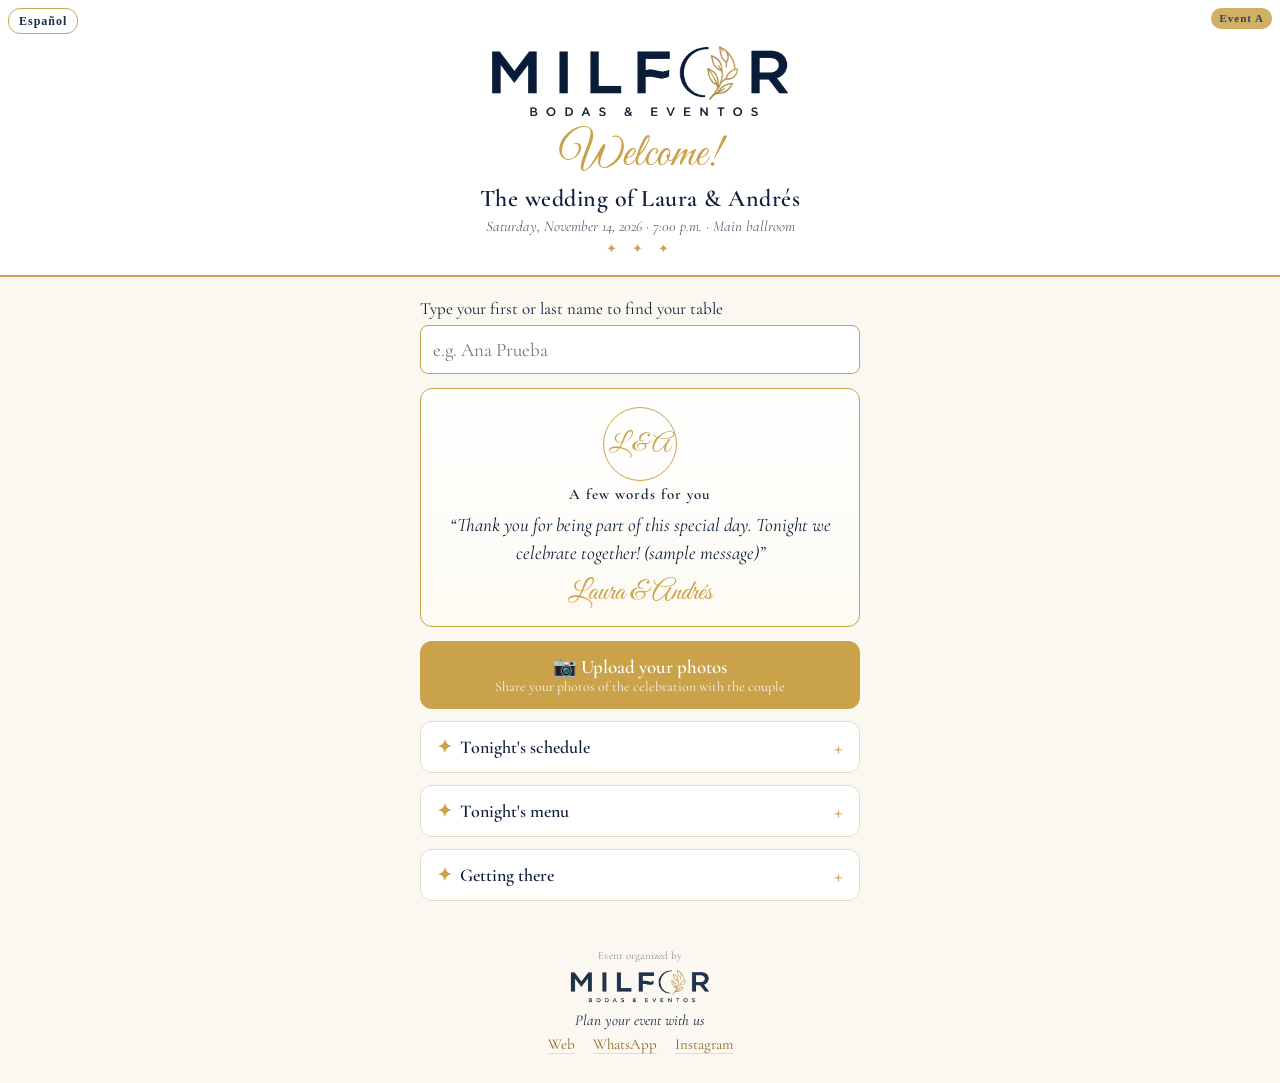
==== a/index.html @ 742e88e5 "Actualizar evento(s): raiz, a, b, c" ====
<!DOCTYPE html><html lang="es"><head><meta charset="utf-8"><meta name="robots" content="noindex,nofollow"><meta name="viewport" content="width=device-width,initial-scale=1">
<title>Milfor · Encuentra tu mesa</title>
<link rel="preconnect" href="https://fonts.googleapis.com"><link rel="preconnect" href="https://fonts.gstatic.com" crossorigin>
<link href="https://fonts.googleapis.com/css2?family=Great+Vibes&family=Cormorant+Garamond:ital,wght@0,400;0,600;1,400&display=swap" rel="stylesheet">
<link rel="stylesheet" href="../estilo.css?v=4">
</head><body>
<button id="lang" class="lang" type="button">English</button><div id="ev"></div>
<header><img class="logo" src="../logo.png" alt="Milfor Bodas &amp; Eventos"><p class="bien" id="b"></p><h1 id="t"></h1><div class="f" id="d"></div><div class="orn">✦ ✦ ✦</div></header>
<main><section id="buscar"><label for="q" id="lq">Escribe tu nombre o apellido para encontrar tu mesa</label>
<input id="q" autocomplete="off" placeholder="Ej.: Ana Prueba"><div id="r"></div></section>
<div id="extra"></div></main>
<footer id="pie"></footer>
<script src="../milfor.js?v=4"></script>
<script src="config.js?v=4"></script>
<script src="../app.js?v=4"></script></body></html>
---- estilo.css ----
:root{--g:#c9a24a;--n:#0f1f3d;--iv:#fbf8f1}*{box-sizing:border-box}body{margin:0;font-family:"Cormorant Garamond",Georgia,serif;background:var(--iv);color:var(--n);font-size:18px}
header{background:#fff;text-align:center;padding:44px 16px 18px;border-bottom:2px solid var(--g)}
.logo{width:min(78%,300px);height:auto;display:block;margin:0 auto 12px}
.bien{font-family:"Great Vibes",cursive;font-size:46px;color:var(--g);margin:4px 0 0;line-height:1.1}
h1{font-size:24px;font-weight:600;margin:4px 0 4px;letter-spacing:.5px}.f{font-size:15px;color:#5a6478;font-style:italic}
.orn{color:var(--g);letter-spacing:6px;font-size:13px;margin-top:6px}
main{max-width:480px;margin:auto;padding:20px}label{font-size:17px;color:var(--n)}
input{width:100%;font-size:19px;padding:12px;border:1px solid var(--g);border-radius:8px;margin-top:6px;font-family:inherit;background:#fff;color:var(--n)}
button.op{display:block;width:100%;text-align:left;padding:12px;margin:6px 0;border:1px solid #e5dcc6;background:#fff;border-radius:8px;font-size:17px;font-family:inherit;color:var(--n)}
.card{border:1px solid var(--g);background:#fff;border-radius:12px;padding:16px;text-align:center;margin-top:14px}
.num{font-size:68px;color:var(--g);line-height:1.15;font-weight:600;font-family:Georgia,"Times New Roman",serif;font-weight:normal;margin-bottom:4px}.msg{color:#5a6478;font-size:16px;margin-top:10px}
svg{width:100%;margin-top:12px;border:1px solid #eee;border-radius:8px}
.lug{display:flex;gap:10px;margin-top:10px}.box{flex:1;border:1px solid #e5dcc6;border-radius:10px;padding:6px 4px 2px;background:var(--iv)}
.box small{display:block;font-size:13px;letter-spacing:2px;color:#5a6478}.box .num{font-size:54px;margin:0}.box.pu{background:var(--n)}.box.solo{flex:0 1 200px;margin:0 auto}.box.pu small{color:#e8d9b0}
.tn{font-size:20px;font-weight:600;margin-top:8px}.sub{margin-top:16px;font-size:15px;letter-spacing:1px;color:var(--n);font-weight:600}
svg.cerca{max-width:340px;display:block;margin:10px auto 0;border-color:#e5dcc6}
.msg.sug{color:#8a6a24;font-size:19px;font-style:italic}.pista{font-size:14px;color:#8a6a24;font-style:italic}.grupo{margin-top:16px;text-align:left}.grupo .sub{text-align:center}button.miembro{display:flex;justify-content:space-between;gap:8px;width:100%;padding:10px 12px;margin:6px 0;border:1px solid #e5dcc6;background:var(--iv);border-radius:8px;font-size:16px;font-family:inherit;color:var(--n);text-align:left}button.miembro b{white-space:nowrap;color:#8a6a24}button.miembro i{font-size:14px;color:#5a6478}button.miembro.yo{border-color:var(--g);background:#fff;box-shadow:0 0 0 1px var(--g)}

/* barra superior: idioma y letra del evento */
.lang{position:fixed;top:8px;left:8px;z-index:9;font:600 12px/1 Georgia,serif;letter-spacing:1px;color:var(--n);background:#fff;border:1px solid var(--g);border-radius:12px;padding:6px 10px;opacity:.95}
#ev{display:none;position:fixed;top:8px;right:8px;font:600 11px/1 Georgia,serif;letter-spacing:1px;color:var(--n);background:var(--g);border-radius:10px;padding:5px 8px;opacity:.85;z-index:9}
/* mensaje de los novios */
.card.nov{background:linear-gradient(#fff,#fdfaf3)}.mono{width:74px;height:74px;border-radius:50%;margin:2px auto 4px;border:1.5px solid var(--g);color:var(--g);font:26px/72px "Great Vibes",cursive}
.foto{width:120px;height:120px;border-radius:50%;object-fit:cover;border:3px solid var(--g);display:block;margin:0 auto 6px}
.carta{font-style:italic;font-size:19px;line-height:1.45;margin:8px 4px}.firma{font-family:"Great Vibes",cursive;font-size:28px;color:var(--g)}
.nov .sub{margin-top:4px}
/* secciones plegables */
details.sec{background:#fff;border:1px solid #e5dcc6;border-radius:12px;margin-top:12px;overflow:hidden}
details.sec summary{list-style:none;cursor:pointer;padding:14px 16px;font-size:18px;font-weight:600;display:flex;align-items:center;gap:8px}
details.sec summary::-webkit-details-marker{display:none}details.sec summary span{color:var(--g)}
details.sec summary::after{content:"+";margin-left:auto;color:var(--g);font-size:22px;line-height:1}details.sec[open] summary::after{content:"–"}
details.sec .cont{padding:0 16px 14px;border-top:1px solid #f0e8d6}
ul.prog{list-style:none;padding:0;margin:8px 0 0}ul.prog li{display:flex;gap:12px;padding:8px 0;border-bottom:1px dotted #e5dcc6}ul.prog li:last-child{border:0}
ul.prog b{min-width:78px;color:#8a6a24;font-weight:600}.plato{text-align:center;padding:10px 0;border-bottom:1px dotted #e5dcc6}.plato:last-child{border:0}
.plato small{display:block;letter-spacing:2px;font-size:12px;color:#8a6a24;text-transform:uppercase}.plato div{font-size:18px;font-weight:600}.plato i{font-size:15px;color:#5a6478}
.btn{display:inline-block;margin:8px 0;padding:10px 16px;border-radius:24px;background:var(--g);color:#fff;text-decoration:none;font-weight:600}
.btn.grande{display:block;text-align:center;margin-top:14px;padding:14px;border-radius:12px;font-size:19px}.btn.grande small{display:block;font-weight:400;font-size:14px;opacity:.9}
.btn.oscuro{background:var(--n)}
.comp{margin-top:14px}.comp .nombres{font-size:17px;margin-top:4px;line-height:1.5}.aviso{text-align:center;color:#8a6a24}
/* pie Milfor */
.pie{text-align:center;padding:26px 16px 30px;color:#8a8f9c;font-size:13px}.pie img{display:block;width:140px;margin:6px auto 8px;opacity:.9}
.pie .planea{font-style:italic;font-size:15px;color:var(--n)}.pie .links{margin-top:6px}.pie .links a{color:#8a6a24;margin:0 9px;font-size:15px;text-decoration:none;border-bottom:1px solid #e5dcc6}
@media print{.lang,#ev{display:none}}
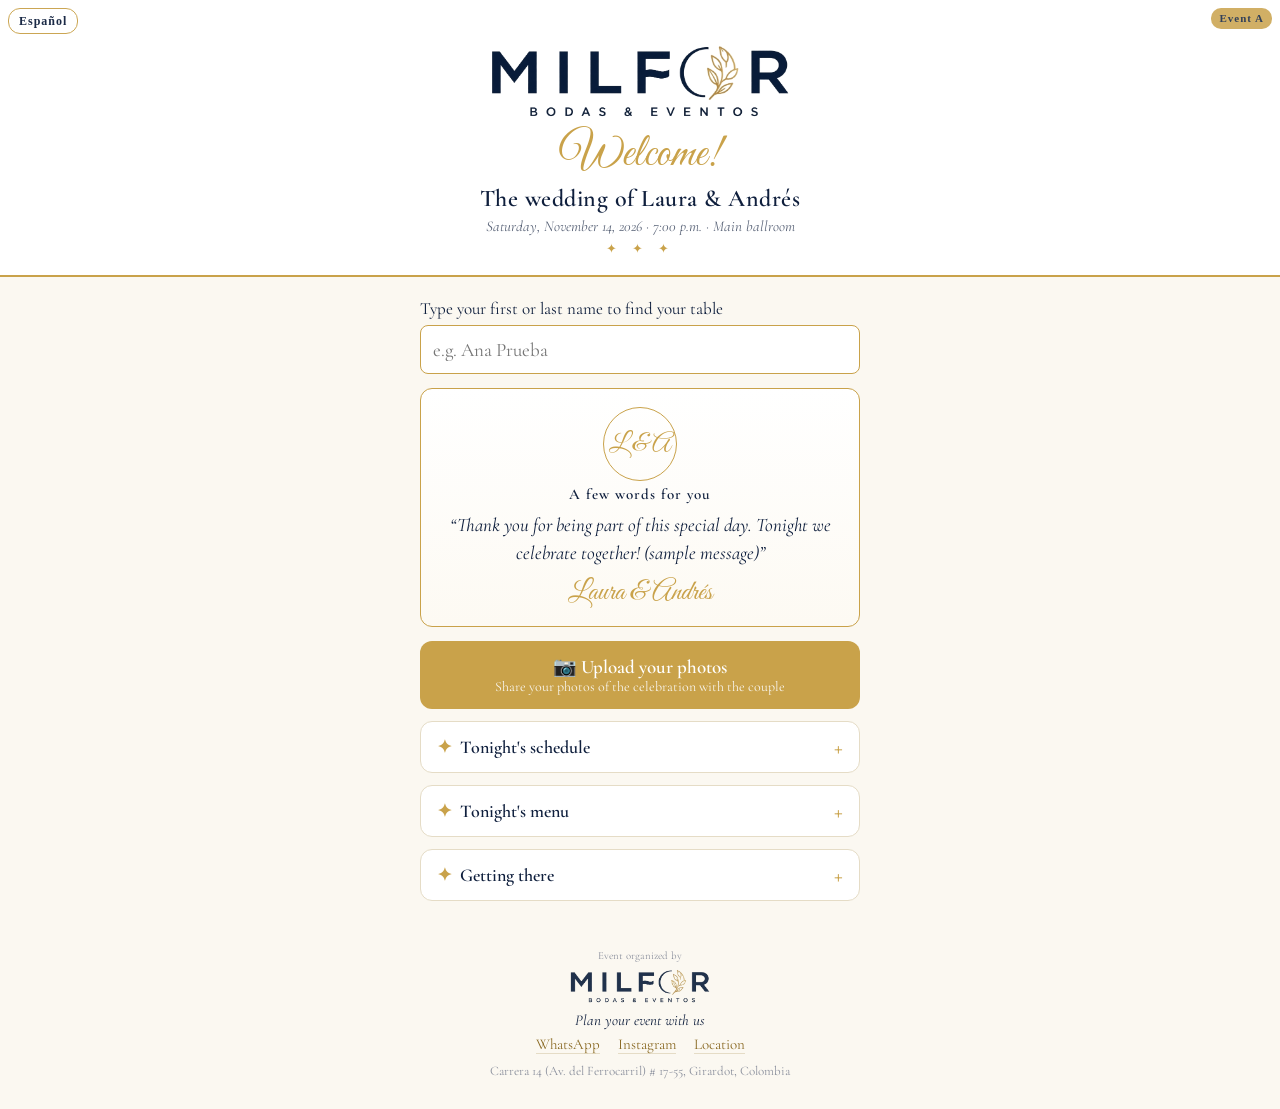
==== commit 9157b458: "Actualizar evento(s): raiz, a, b, c" ====
--- a/a/index.html
+++ b/a/index.html
@@ -2,7 +2,7 @@
 <title>Milfor · Encuentra tu mesa</title>
 <link rel="preconnect" href="https://fonts.googleapis.com"><link rel="preconnect" href="https://fonts.gstatic.com" crossorigin>
 <link href="https://fonts.googleapis.com/css2?family=Great+Vibes&family=Cormorant+Garamond:ital,wght@0,400;0,600;1,400&display=swap" rel="stylesheet">
-<link rel="stylesheet" href="../estilo.css?v=4">
+<link rel="stylesheet" href="../estilo.css?v=5">
 </head><body>
 <button id="lang" class="lang" type="button">English</button><div id="ev"></div>
 <header><img class="logo" src="../logo.png" alt="Milfor Bodas &amp; Eventos"><p class="bien" id="b"></p><h1 id="t"></h1><div class="f" id="d"></div><div class="orn">✦ ✦ ✦</div></header>
@@ -10,6 +10,6 @@
 <input id="q" autocomplete="off" placeholder="Ej.: Ana Prueba"><div id="r"></div></section>
 <div id="extra"></div></main>
 <footer id="pie"></footer>
-<script src="../milfor.js?v=4"></script>
-<script src="config.js?v=4"></script>
-<script src="../app.js?v=4"></script></body></html>
+<script src="../milfor.js?v=5"></script>
+<script src="config.js?v=5"></script>
+<script src="../app.js?v=5"></script></body></html>
--- a/estilo.css
+++ b/estilo.css
@@ -40,4 +40,5 @@
 /* pie Milfor */
 .pie{text-align:center;padding:26px 16px 30px;color:#8a8f9c;font-size:13px}.pie img{display:block;width:140px;margin:6px auto 8px;opacity:.9}
 .pie .planea{font-style:italic;font-size:15px;color:var(--n)}.pie .links{margin-top:6px}.pie .links a{color:#8a6a24;margin:0 9px;font-size:15px;text-decoration:none;border-bottom:1px solid #e5dcc6}
+.pie .dir{margin-top:10px;font-size:13px;color:#8a8f9c}
 @media print{.lang,#ev{display:none}}
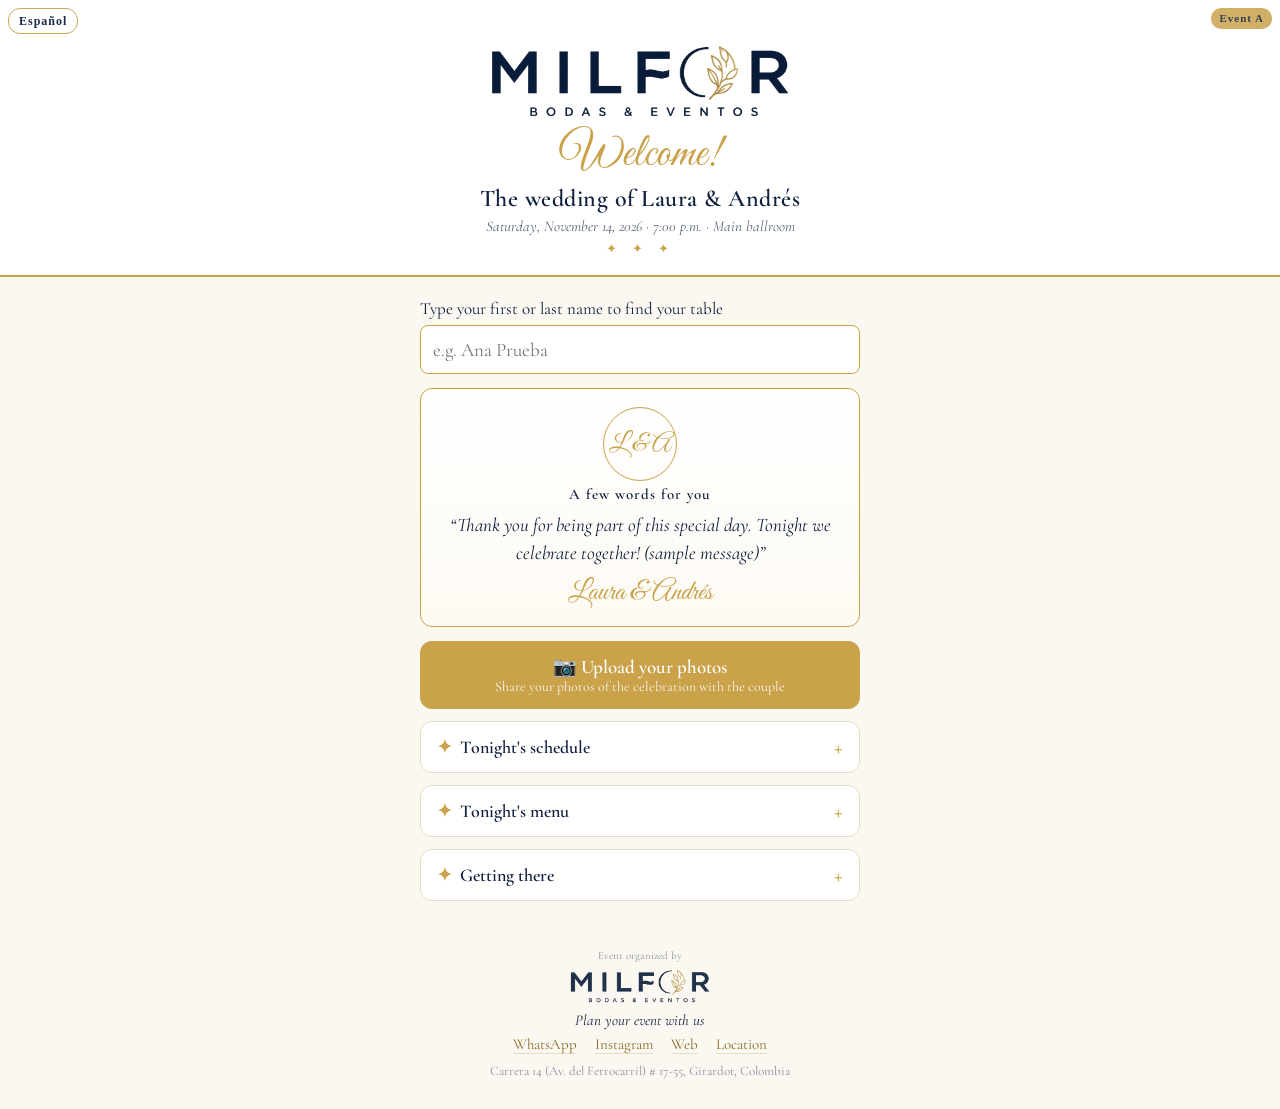
==== commit dc6113cb: "Actualizar evento(s): raiz, a, b, c" ====
--- a/a/index.html
+++ b/a/index.html
@@ -2,7 +2,7 @@
 <title>Milfor · Encuentra tu mesa</title>
 <link rel="preconnect" href="https://fonts.googleapis.com"><link rel="preconnect" href="https://fonts.gstatic.com" crossorigin>
 <link href="https://fonts.googleapis.com/css2?family=Great+Vibes&family=Cormorant+Garamond:ital,wght@0,400;0,600;1,400&display=swap" rel="stylesheet">
-<link rel="stylesheet" href="../estilo.css?v=5">
+<link rel="stylesheet" href="../estilo.css?v=6">
 </head><body>
 <button id="lang" class="lang" type="button">English</button><div id="ev"></div>
 <header><img class="logo" src="../logo.png" alt="Milfor Bodas &amp; Eventos"><p class="bien" id="b"></p><h1 id="t"></h1><div class="f" id="d"></div><div class="orn">✦ ✦ ✦</div></header>
@@ -10,6 +10,6 @@
 <input id="q" autocomplete="off" placeholder="Ej.: Ana Prueba"><div id="r"></div></section>
 <div id="extra"></div></main>
 <footer id="pie"></footer>
-<script src="../milfor.js?v=5"></script>
-<script src="config.js?v=5"></script>
-<script src="../app.js?v=5"></script></body></html>
+<script src="../milfor.js?v=6"></script>
+<script src="config.js?v=6"></script>
+<script src="../app.js?v=6"></script></body></html>
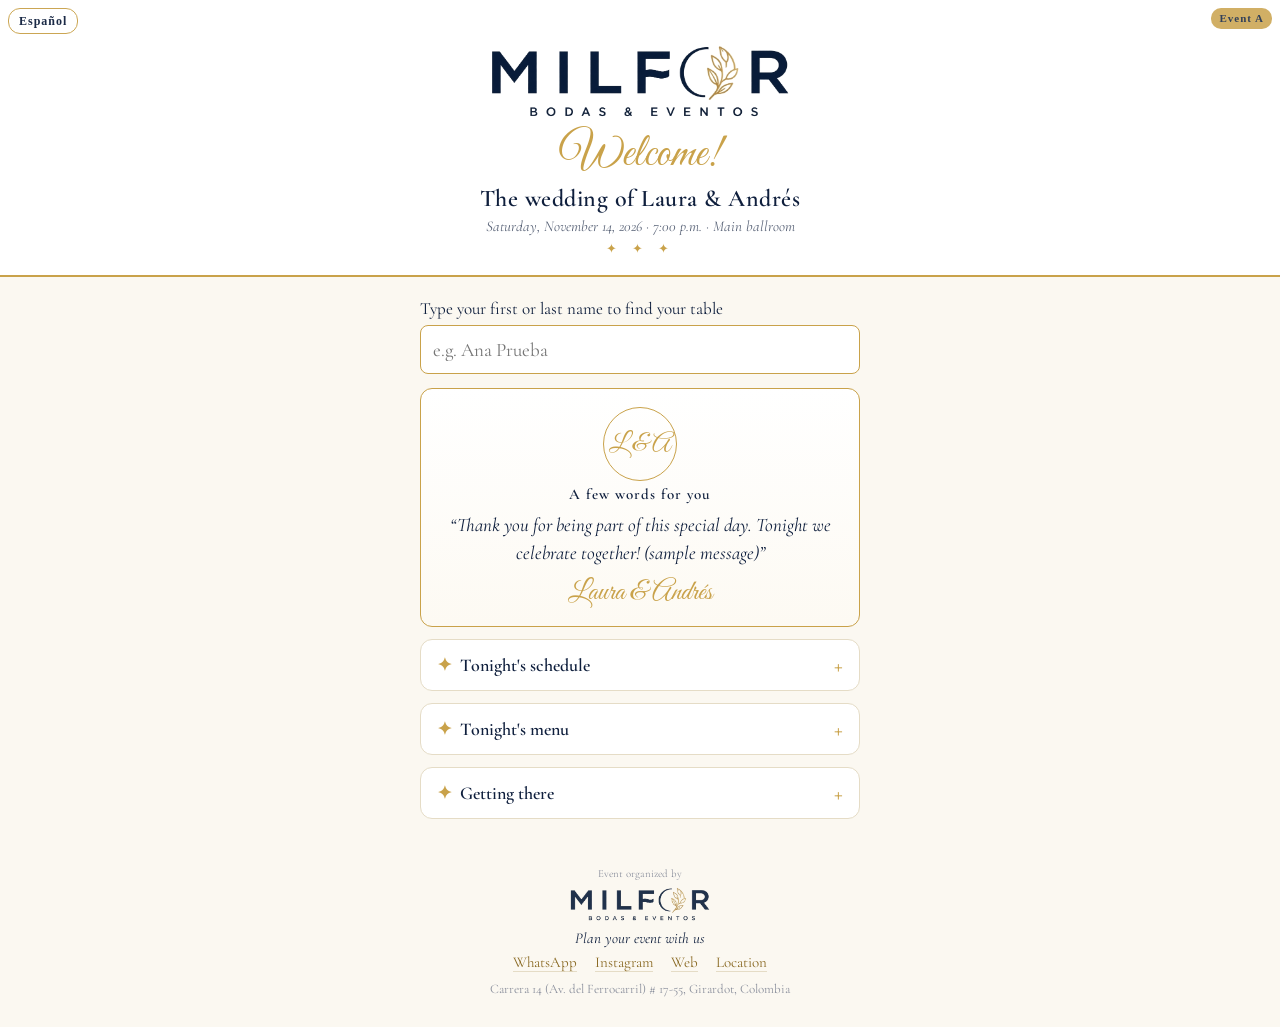
==== commit d69f0bb9: "Eventos A/B/C: sin enlace de álbum (botón de fotos oculto hasta tener el álbum real)" ====
--- a/a/index.html
+++ b/a/index.html
@@ -2,7 +2,7 @@
 <title>Milfor · Encuentra tu mesa</title>
 <link rel="preconnect" href="https://fonts.googleapis.com"><link rel="preconnect" href="https://fonts.gstatic.com" crossorigin>
 <link href="https://fonts.googleapis.com/css2?family=Great+Vibes&family=Cormorant+Garamond:ital,wght@0,400;0,600;1,400&display=swap" rel="stylesheet">
-<link rel="stylesheet" href="../estilo.css?v=6">
+<link rel="stylesheet" href="../estilo.css?v=7">
 </head><body>
 <button id="lang" class="lang" type="button">English</button><div id="ev"></div>
 <header><img class="logo" src="../logo.png" alt="Milfor Bodas &amp; Eventos"><p class="bien" id="b"></p><h1 id="t"></h1><div class="f" id="d"></div><div class="orn">✦ ✦ ✦</div></header>
@@ -10,6 +10,6 @@
 <input id="q" autocomplete="off" placeholder="Ej.: Ana Prueba"><div id="r"></div></section>
 <div id="extra"></div></main>
 <footer id="pie"></footer>
-<script src="../milfor.js?v=6"></script>
-<script src="config.js?v=6"></script>
-<script src="../app.js?v=6"></script></body></html>
+<script src="../milfor.js?v=7"></script>
+<script src="config.js?v=8"></script>
+<script src="../app.js?v=7"></script></body></html>
--- a/estilo.css
+++ b/estilo.css
@@ -42,3 +42,5 @@
 .pie .planea{font-style:italic;font-size:15px;color:var(--n)}.pie .links{margin-top:6px}.pie .links a{color:#8a6a24;margin:0 9px;font-size:15px;text-decoration:none;border-bottom:1px solid #e5dcc6}
 .pie .dir{margin-top:10px;font-size:13px;color:#8a8f9c}
 @media print{.lang,#ev{display:none}}
+.demo-banda{margin:0 auto 16px;max-width:520px;padding:10px 14px;border:1px dashed #b8923a;border-radius:10px;background:#fff8e6;color:#6b5220;font-size:16px;text-align:center;line-height:1.4}
+.demo-fotos .aviso{margin:6px 0 0;font-style:italic}
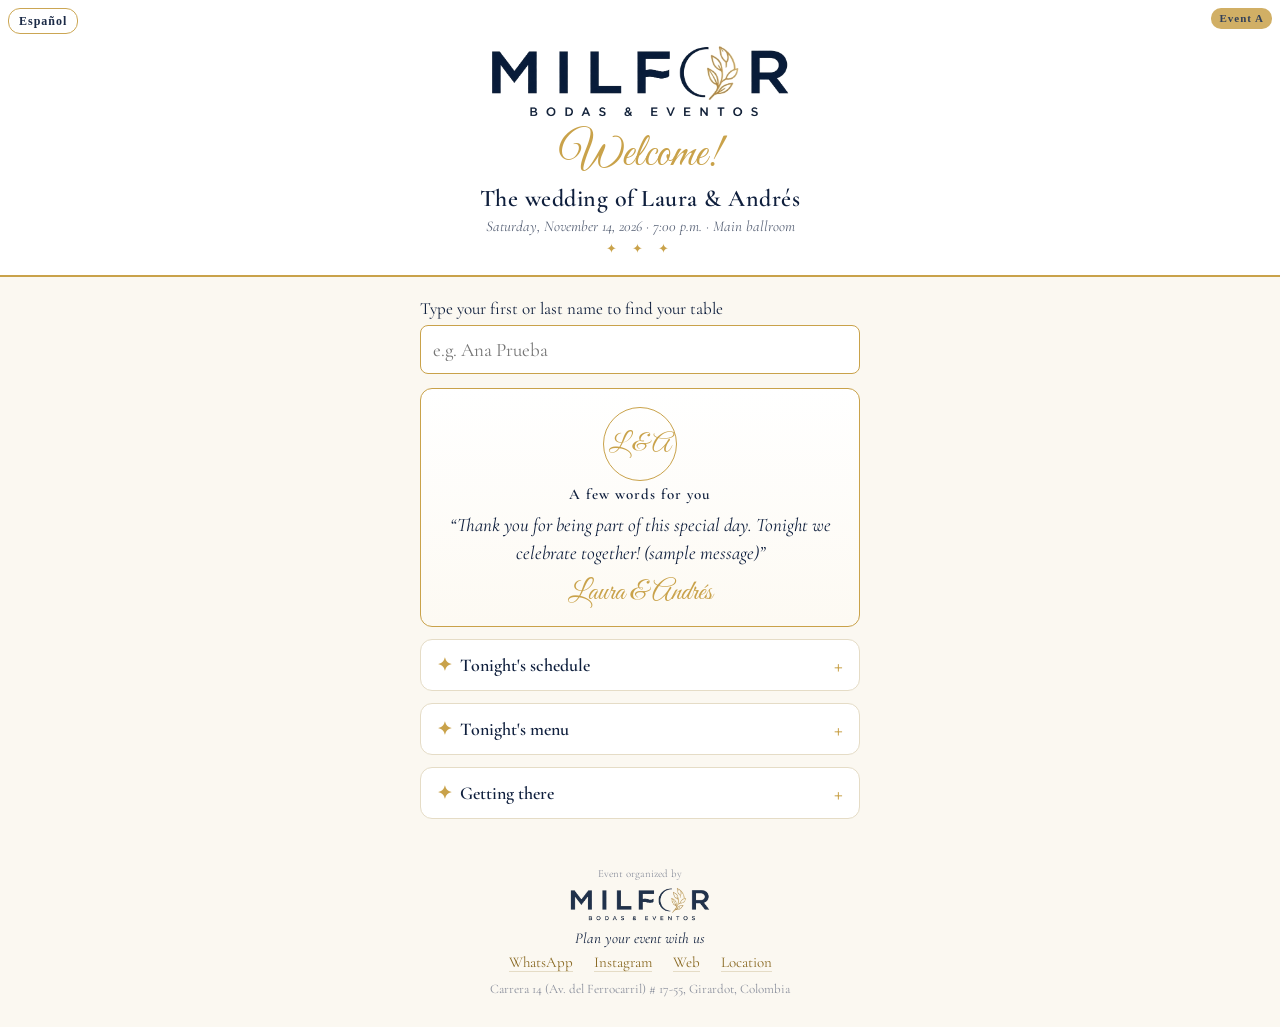
==== commit 1956d4f7: "Pie: espacios entre enlaces; alt de la foto de los novios; versiones v9" ====
--- a/a/index.html
+++ b/a/index.html
@@ -2,7 +2,7 @@
 <title>Milfor · Encuentra tu mesa</title>
 <link rel="preconnect" href="https://fonts.googleapis.com"><link rel="preconnect" href="https://fonts.gstatic.com" crossorigin>
 <link href="https://fonts.googleapis.com/css2?family=Great+Vibes&family=Cormorant+Garamond:ital,wght@0,400;0,600;1,400&display=swap" rel="stylesheet">
-<link rel="stylesheet" href="../estilo.css?v=7">
+<link rel="stylesheet" href="../estilo.css?v=9">
 </head><body>
 <button id="lang" class="lang" type="button">English</button><div id="ev"></div>
 <header><img class="logo" src="../logo.png" alt="Milfor Bodas &amp; Eventos"><p class="bien" id="b"></p><h1 id="t"></h1><div class="f" id="d"></div><div class="orn">✦ ✦ ✦</div></header>
@@ -10,6 +10,6 @@
 <input id="q" autocomplete="off" placeholder="Ej.: Ana Prueba"><div id="r"></div></section>
 <div id="extra"></div></main>
 <footer id="pie"></footer>
-<script src="../milfor.js?v=7"></script>
-<script src="config.js?v=8"></script>
-<script src="../app.js?v=7"></script></body></html>
+<script src="../milfor.js?v=9"></script>
+<script src="config.js?v=9"></script>
+<script src="../app.js?v=9"></script></body></html>
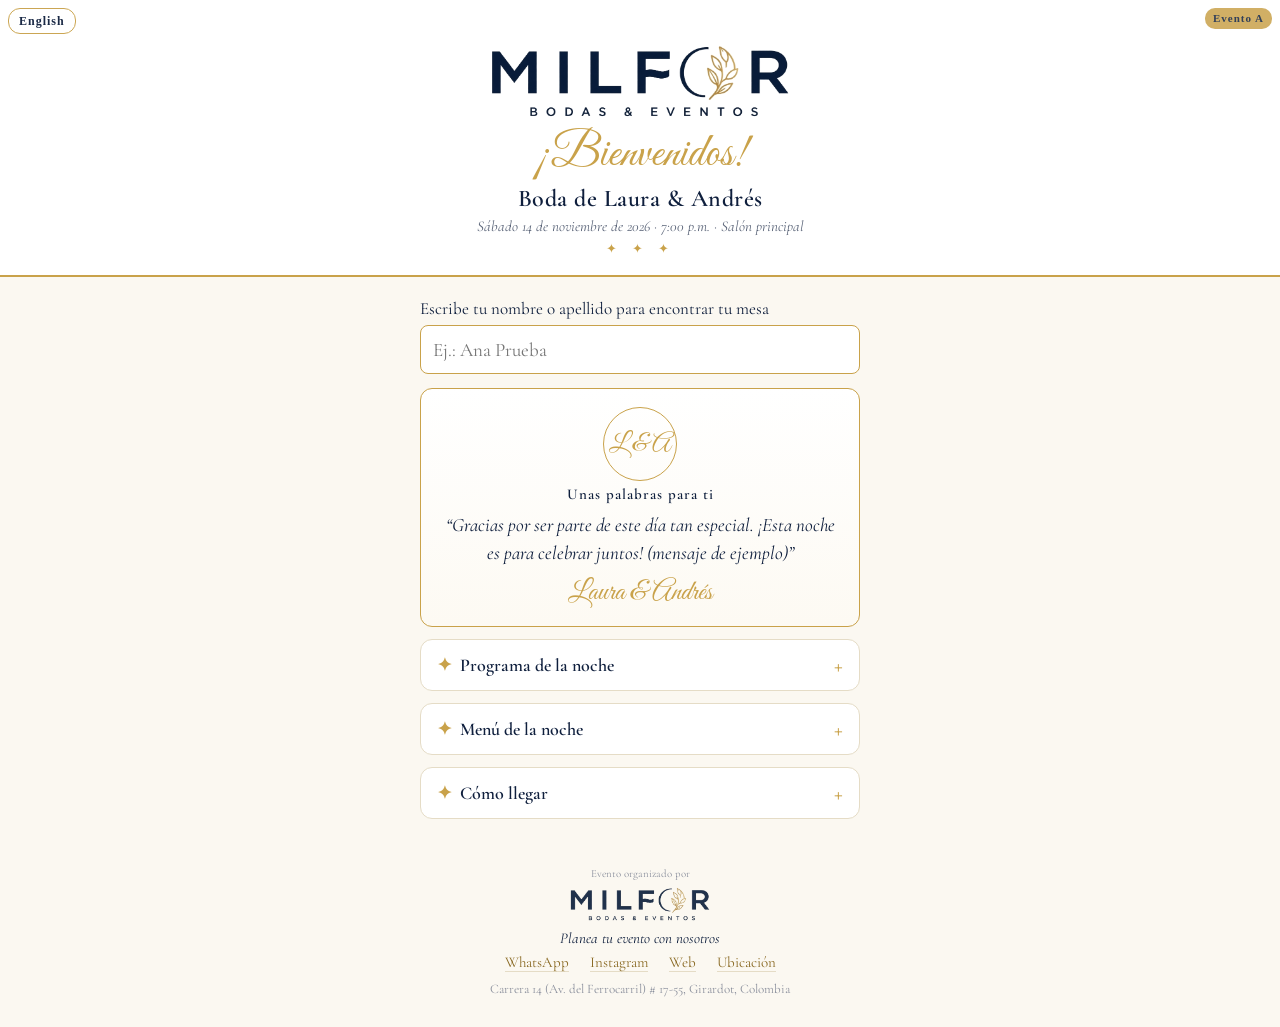
==== commit 1d26c4ea: "Idioma por defecto: español (salvo ?lang= o elección guardada)" ====
--- a/a/index.html
+++ b/a/index.html
@@ -12,4 +12,4 @@
 <footer id="pie"></footer>
 <script src="../milfor.js?v=9"></script>
 <script src="config.js?v=9"></script>
-<script src="../app.js?v=9"></script></body></html>
+<script src="../app.js?v=10"></script></body></html>
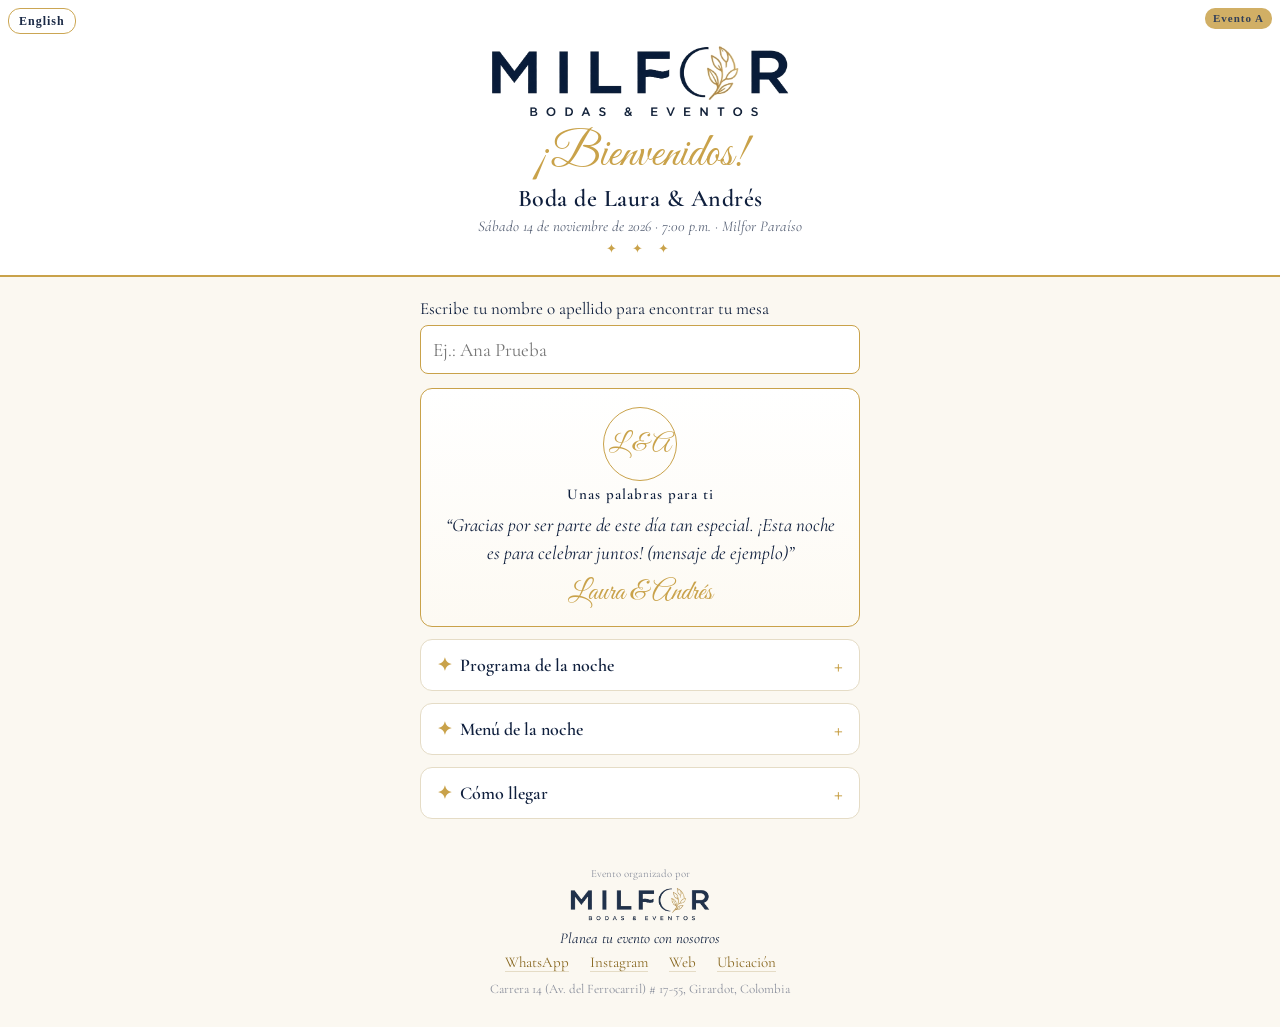
==== commit 12639d9b: "Evento de ejemplo en Milfor Paraíso (dirección real)" ====
--- a/a/index.html
+++ b/a/index.html
@@ -11,5 +11,5 @@
 <div id="extra"></div></main>
 <footer id="pie"></footer>
 <script src="../milfor.js?v=9"></script>
-<script src="config.js?v=9"></script>
+<script src="config.js?v=10"></script>
 <script src="../app.js?v=10"></script></body></html>
